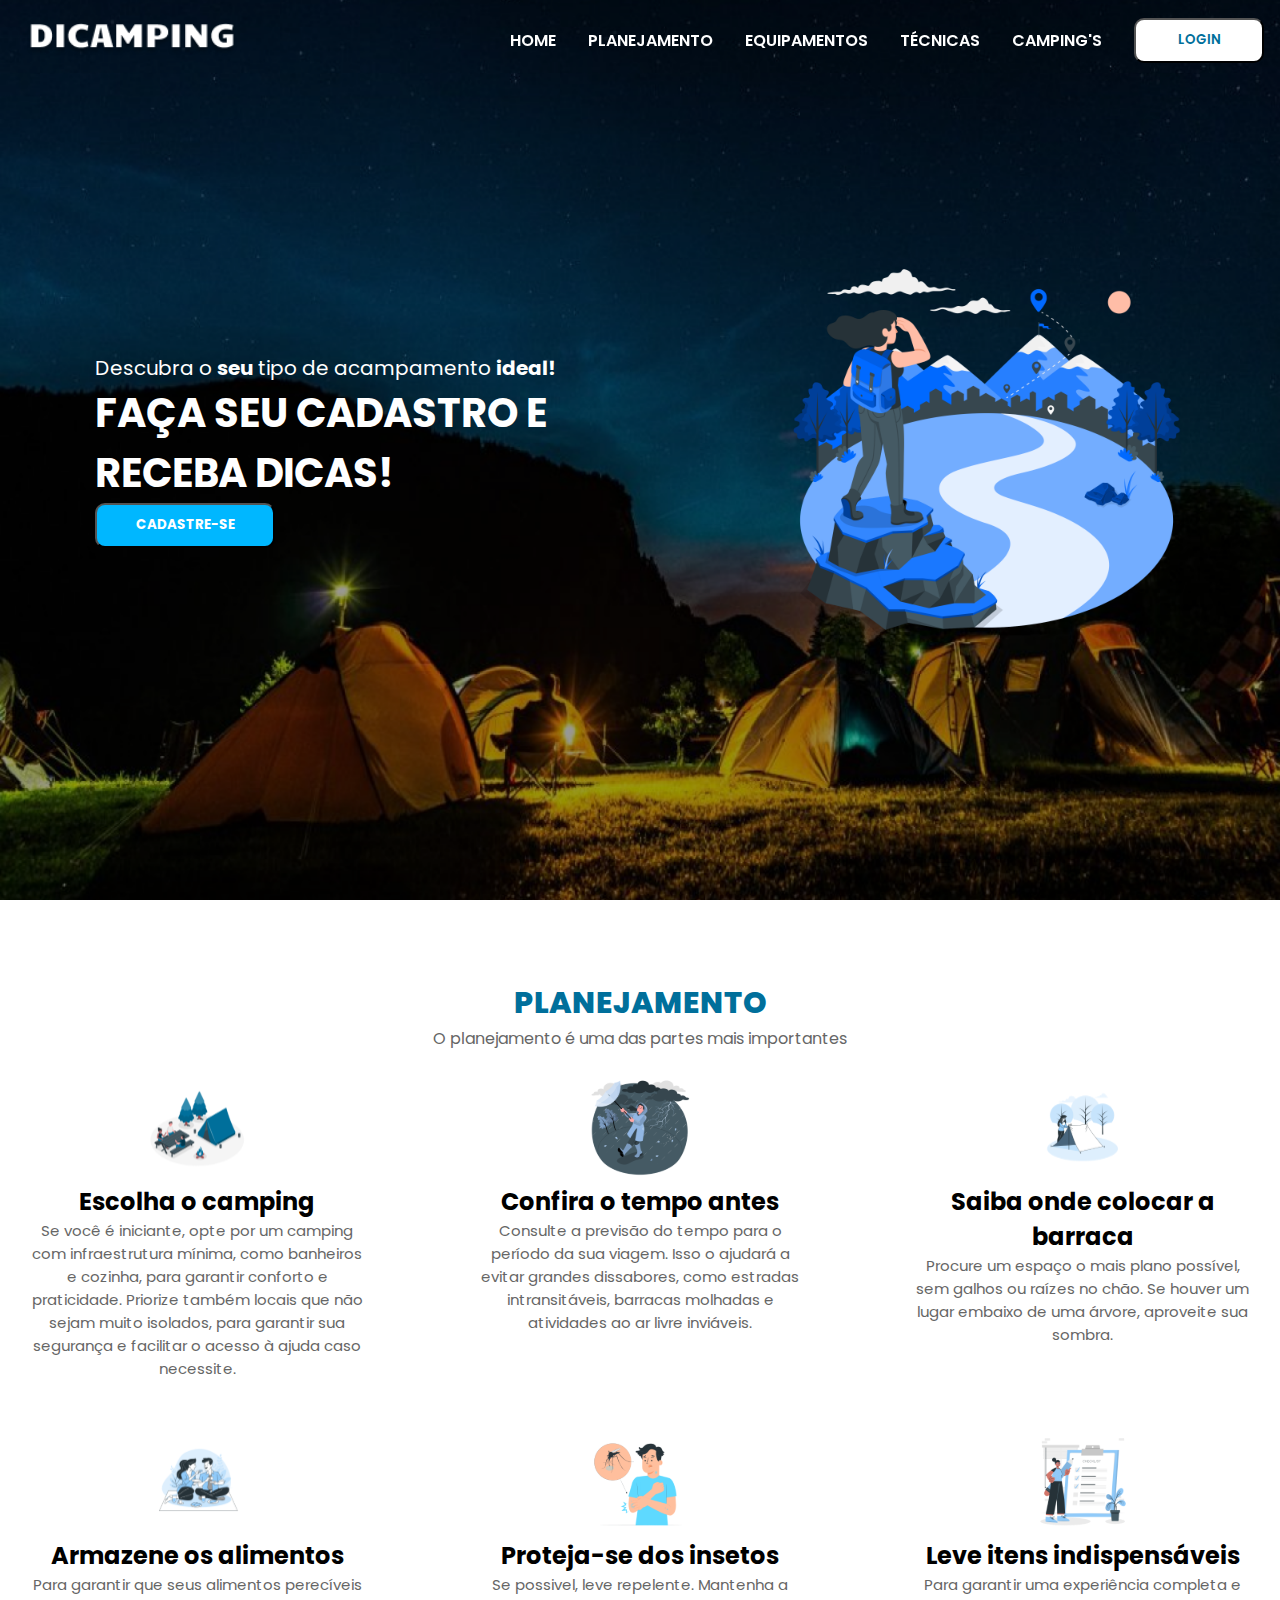
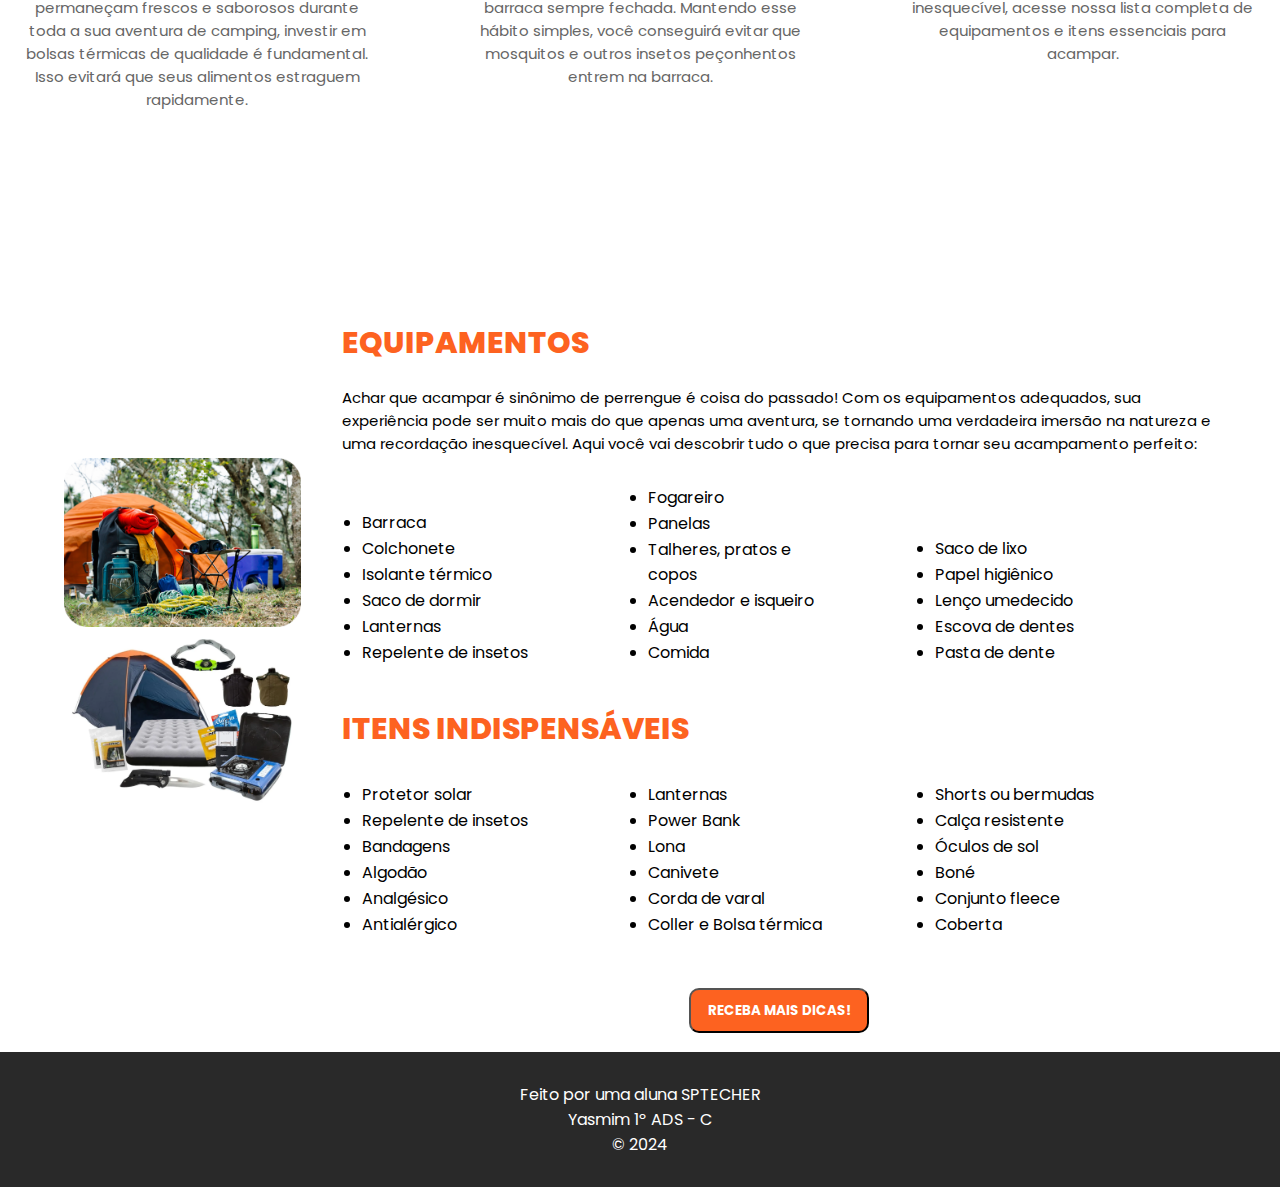
==== DiCamping - Site Institucional/index.html @ b31cb41d "Criação das primeiras partes (Home, Nav-Bar, Planejamento, Técnicas - Com estilização)" ====
<!DOCTYPE html>
<html lang="pt-br">

<head>
    <meta charset="UTF-8">
    <meta name="viewport" content="width=device-width, initial-scale=1.0">
    <title>DiCamping</title>

    <link rel="icon" href="./img/DICAMPING_LOGOPRETA.png">
    <link rel="stylesheet" href="./css/index_style.css">
    <link rel="stylesheet" href="./css/laptop.css" media="(max-width:1024px)">
    <script src="./js/menu.js"></script>
</head>
<body>
    <header id="home">
        <div id="fundo_header">
            <picture>
                <img src="./img/img_fundo.png" media="(max-width: 640px)" class="fundo">
            </picture>
        </div>
        <nav>
            <a href="#home">
                <img id="logo" src="./img/DICAMPING_LOGOBRANCA.png">
            </a>

            <ul id="navbar_lista">
                <li class="navbar-link">
                    <a href="#home" class="nav-links">HOME</a>
                </li>
                <li class="navbar-link">
                    <a href="#planejamento" class="nav-links">PLANEJAMENTO</a>
                </li>
                <li class="navbar-link">
                    <a href="#equipamentos" class="nav-links">EQUIPAMENTOS</a>
                </li>
                <li class="navbar-link">
                    <a href="#tecnicas" class="nav-links">TÉCNICAS</a>
                </li>
                <li class="navbar-link">
                    <a href="#campings" class="nav-links">CAMPING'S</a>
                </li>
                <li>
                    <a href="login.html"><button class="button-login">LOGIN</button></a>
                </li>
            </ul>       
        </nav>

        <div id="header_slogan">
            <div class="slogan">
                <p>Descubra o <b>seu</b> tipo de acampamento <b>ideal!</b></p>
                <h1>FAÇA SEU CADASTRO E RECEBA DICAS! </h1>
                <div class="botao-header">
                    <a href="cadastro.html"> <button onclick="">CADASTRE-SE</button></a>
                   </div>
            </div>
            <img src="./img/animacao.png" class="imagem-header">
        </div>
    </header>

    <main>
       
        <section id="planejamento">
            <div class="planejamento">
                <div class="conteudo-planejamento">
                    <div class="titulo-planejamento">
                        <h1>PLANEJAMENTO</h1>
                        <p>O planejamento é uma das partes mais importantes</p>
                    </div>

                    <div class="cards">
                        <div class="card">
                            <img src="img/card1.svg" alt="">
                            <h2>Escolha o camping</h2>
                            <p>Se você é iniciante, opte por um camping com infraestrutura mínima, como banheiros e cozinha, para garantir conforto e praticidade. Priorize também locais que não sejam muito isolados, para garantir sua segurança e facilitar o acesso à ajuda caso necessite.</p>
                        </div>

                        <div class="card">
                            <img src="img/card2.svg" alt="">
                            <h2>Confira o tempo antes</h2>
                            <p>Consulte a previsão do tempo para o período da sua viagem. Isso o ajudará a evitar grandes dissabores, como estradas intransitáveis, barracas molhadas e atividades ao ar livre inviáveis.</p>
                        </div>

                        <div class="card">
                            <img src="img/card3.svg" alt="">
                            <h2>Saiba onde colocar a barraca</h2>
                            <p>Procure um espaço o mais plano possível, sem galhos ou raízes no chão. Se houver um lugar embaixo de uma árvore, aproveite sua sombra.</p>
                        </div>
                    </div>

                    <div class="cards">
                        <div class="card"> 
                            <img src="img/card4.svg" alt="">
                            <h2>Armazene os alimentos</h2>
                            <p>Para garantir que seus alimentos perecíveis permaneçam frescos e saborosos durante toda a sua aventura de camping, investir em bolsas térmicas de qualidade é fundamental. Isso evitará que seus alimentos estraguem rapidamente.</p>
                        </div>

                        <div class="card">
                            <img src="img/card5.svg" alt="">
                            <h2>Proteja-se dos insetos</h2>
                            <p>Se possivel, leve repelente. Mantenha a barraca sempre fechada. Mantendo esse hábito simples, você conseguirá evitar que mosquitos e outros insetos peçonhentos entrem na barraca.</p>
                        </div>

                        <div class="card">
                            <img src="img/card6.svg" alt="">
                            <h2>Leve itens indispensáveis</h2>
                            <p>Para garantir uma experiência completa e inesquecível, acesse nossa lista completa de equipamentos e itens essenciais para acampar.</p>
                        </div>
                    </div>
                </div>
            </div>
        </section>



        <section id="equipamentos">
            <div class="container-equipamento">
                <div class="image-equipamento">
                    <img src="img/equipamento1.png">
                    <img src="img/equipamento2.png">
                </div>
                <div class="s1-equipamento">
                    <h1>EQUIPAMENTOS</h1>
                    <p> Achar que acampar é sinônimo de perrengue é coisa do passado! Com os equipamentos adequados, sua experiência pode ser muito mais do que apenas uma aventura, se tornando uma verdadeira imersão na natureza e uma recordação inesquecível.
                        Aqui você vai descobrir tudo o que precisa para tornar seu acampamento perfeito:
                    </p>

                    <div id="lista_equipamento">
                        <ul>
                            <li>Barraca</li>
                            <li>Colchonete</li>
                            <li>Isolante térmico</li>
                            <li>Saco de dormir</li>
                            <li>Lanternas</li>
                            <li>Repelente de insetos</li>
                          </ul>

                    <ul>
                        <li>Fogareiro</li>
                        <li>Panelas</li>
                        <li>Talheres, pratos e copos</li>
                        <li>Acendedor e isqueiro</li>
                        <li>Água</li>
                        <li>Comida</li>
                    </ul>

                    <ul>
                        <li>Saco de lixo</li>
                        <li>Papel higiênico</li>
                        <li>Lenço umedecido</li>
                        <li>Escova de dentes</li>
                        <li>Pasta de dente</li>
                    </ul>
               
                <h1>ITENS INDISPENSÁVEIS</h1>
                <div id="lista_equipamento">
                    <ul>
                        <li>Protetor solar</li>
                        <li>Repelente de insetos</li>
                        <li>Bandagens</li>
                        <li>Algodão</li>
                        <li>Analgésico</li>
                        <li>Antialérgico</li>
                      </ul>

                      <ul>
                        <li>Lanternas</li>
                        <li>Power Bank</li>
                        <li>Lona</li>
                        <li>Canivete</li>
                        <li>Corda de varal</li>
                        <li>Coller e Bolsa térmica</li>
                      </ul>

                      <ul>
                        <li>Shorts ou bermudas</li>
                        <li>Calça resistente</li>
                        <li>Óculos de sol</li>
                        <li>Boné</li>
                        <li>Conjunto fleece</li>
                        <li>Coberta</li>
                      </ul>
                </div>
                
                <center>
                    <div class="botao-equipamento">
                     <a href="login.html"> <button onclick="">RECEBA MAIS DICAS!</button></a>
                    </div>
                </center>     
                </div>
        </section>

        
       

    </main>

    <footer>
        <p> Feito por uma aluna SPTECHER <br>
            Yasmim 1º ADS - C <br>
            &copy; 2024
        </p>
    </footer>

</body>
</html>
---- DiCamping - Site Institucional/css/index_style.css ----
@import url('https://fonts.googleapis.com/css2?family=Poppins:ital,wght@0,100;0,200;0,300;0,400;0,500;0,600;0,700;0,800;0,900;1,100;1,200;1,300;1,400;1,500;1,600;1,700;1,800;1,900&display=swap');



/* CORPO DO HTML */ 
* {
    margin: 0;
    text-decoration: none;
    padding: 0;
    box-sizing: border-box;
    font-family: Poppins, sans-serif;
    scroll-behavior: smooth;
}


/* HEADER = CABEÇALHO */
#home {
    height: 100vh;
    position: relative;
}

#fundo_header {
    background-color: #000000;
    position: absolute;
    width: 100%;
    height: 100vh;
    z-index: -1;
}

.fundo {
    width: 100%;
    height: 100%;
}

a .logo {
    width: 100px;
    height: 100px;

}


nav {
    position: fixed;
    top: 0;
    z-index: 99999;
    height: 80px;
    width: 100%;
    display: flex;
    align-items: center;
    padding: 16px;
    left: 0;
    gap: 32px;
}


#navbar_lista {
    font-weight: 600;
    display: flex;
    justify-content: flex-end;
    list-style-type: none;
    gap: 32px;
    flex-grow: 1;
    align-items: center;
    /* transition: 0.30; */
}

#navbar_lista a {
    text-decoration: none;
    color: #ffffff;
    transition: 0.5s;
    position: relative;
    text-transform: uppercase;
}

#navbar_lista a:hover {
    color: #00b7ff;
    transition: transform .2s;
}

#navbar_lista .nav-links::before {
    content: '';
    bottom: -4px;
    position: absolute;
    background-color:  #ffffff;
    border-radius: 4px;
    width: 100%;
    transform: scaleX(0);
    transition: transform .2s;
    transform-origin: right;
    height: 2px;
}


#navbar_lista .nav-links:hover::before {
    transform: scaleX(1);
    transform-origin: left;
    background-color: #00b7ff;
}


nav.active {
    background-color: #ffffff;
    color: #00b7ff; 
}

nav.active #navbar_lista a{
    color: #000000; 
}

nav.active #navbar_lista a:hover {
    color: #006F9B; 
}

nav.active #navbar_lista .nav-links::before {
    background-color: #006F9B;
}


#logo {
    display: flex;
    height: 35px;
    margin-left: 10px;
    cursor: pointer;
    top: 0;
    object-fit: contain;
}

.button-login {
    font-weight: 600;
    width: 130px;
    height: 45px;
    border-radius: 10px;
    border: 1;
    transition: 0.3s;
    color: #006F9B;
    border-color: #000000;
    background-color: #ffffff;
}

.button-login:hover {
    background-color: #006F9B;
    color: #ffffff;
}

#header_slogan {
    width: 100%;
    height: 100%;
    display: flex;
    justify-content: space-around;
    align-items: center;
    color: #ffffff;
}

.slogan {
    width: 500px;
    font-size: 20px;
}

.imagem-header {
    width: 400px;
    animation: float 5s infinite ease-in-out alternate;
}




.botao-header button {
    width: 180px;
    height: 45px;
    border-radius: 10px; 
    transition: 0.3s;
    color: white;
    background-color: #00b7ff;
    font-weight: bold;
}

.botao-header button:hover {
    background-color: #ffffff;
    color:#00b7ff;
}

@keyframes float {
    0% {
        transform: translateY(0);
    }

    100% {
        transform: translateY(15px);
    }

}


/* PLANEJAMENTO */

.planejamento {
    display: flex;
    flex-direction: column;
    align-items: center;
    height: fit-content;
    width: 100%;
    margin: 0 auto;
    padding-top: 80px;
    background-color: #ffffff;
    padding-bottom: 80px;
}

.titulo-planejamento {
    text-align: center;
}

.titulo-planejamento h1 {
    font-size: 30px;
    color: #006F9B;
    font-weight: 800;
}

.titulo-planejamento p {
    font-size: 1em;
    color: #666;   
}

.conteudo_planejamento {
    width: 100%;
    height: 65%;
}

.cards {
    flex-direction: row;
    display: grid;
    grid-template-columns: 1fr 1fr 1fr;
    text-align: center;
    gap: 100px;
    padding: 2%;
    height: 50%;
}


.card img {
    height: 100px;
    width: 100px;
}

.card h2 {
    font-weight: 700;
    color: #000000;
}

.card p {
    color: #666;
    font-size: 15px;
}

/* EQUIPAMENTO */

.container-equipamento {
    background-color: white;
    display: flex;
    justify-content: space-between;
    flex-direction: row;
    align-items: center;
    align-content: center;
    justify-items: end;
    padding: 5%;
}

.s1-equipamento h1 {
    margin-top: 40px;
    font-size: 30px;
    color: #FD6220;
    display: flex;
    font-weight: 800;
    font-style: normal;
    margin-bottom: 20px;
}

.s1-equipamento p {
    color: #000000;
    display: flex;
    text-align: start;
    font-size: 15px;
    font-style: normal;
    margin-bottom: 20px;
}

.s1-equipamento {
    display: flex;
    justify-content: space-around;
    flex-direction: column;
}


.image-equipamento img {
    width: 85%;
    height: 50%;
    object-fit: cover;
}

#lista_equipamento ul {
    display: inline-block; /* Torna as listas elementos inline */
    width: 20%; /* Define a largura de cada lista */
    margin-right: 10%; /* Margem direita entre as listas */
    margin-top: 10px;
    margin-left: 20px;
}

/* Estilos para os itens da lista */
#lista_equipamento ul li {
    margin-bottom: 1px; /* Espaçamento entre os itens */
}

.botao-equipamento {
    width: 400px;
    height: 50px;
    padding: 50;
    padding-top: 50px;
}

.botao-equipamento button {
    width: 180px;
    height: 45px;
    border-radius: 10px; 
    font-family: Poppins;
    transition: 0.3s;
    color: white;
    background-color: #FD6220;
    font-weight: bold;
}

.botao-equipamento button:hover {
    border-color: #000000;
    border: 1;
    background-color: #ffffff;
    color:#FD6220;
}

.image-equipamento {
    width: 70%;
    display: block;
}

footer {
    background-color: #000000d6;  
    padding: 30px 20px;       
    text-align: center;       
    color: #ffffff;          
  }
---- DiCamping - Site Institucional/css/laptop.css ----
.imagem-header {
    width: 340px;
}

nav {
    justify-content: space-between;
}

#navbar_lista {
    font-weight: 600;
    display: none;
    position: absolute;
    top: 80px;
    width: 100%;
}


#fundo_header {
    width: 100%;
}

#mobile-button {
    display: flex;
}

.navbar-link {
    padding: 5px;
    text-align: right;
}

.navbar-links {
    padding: 4px;

}
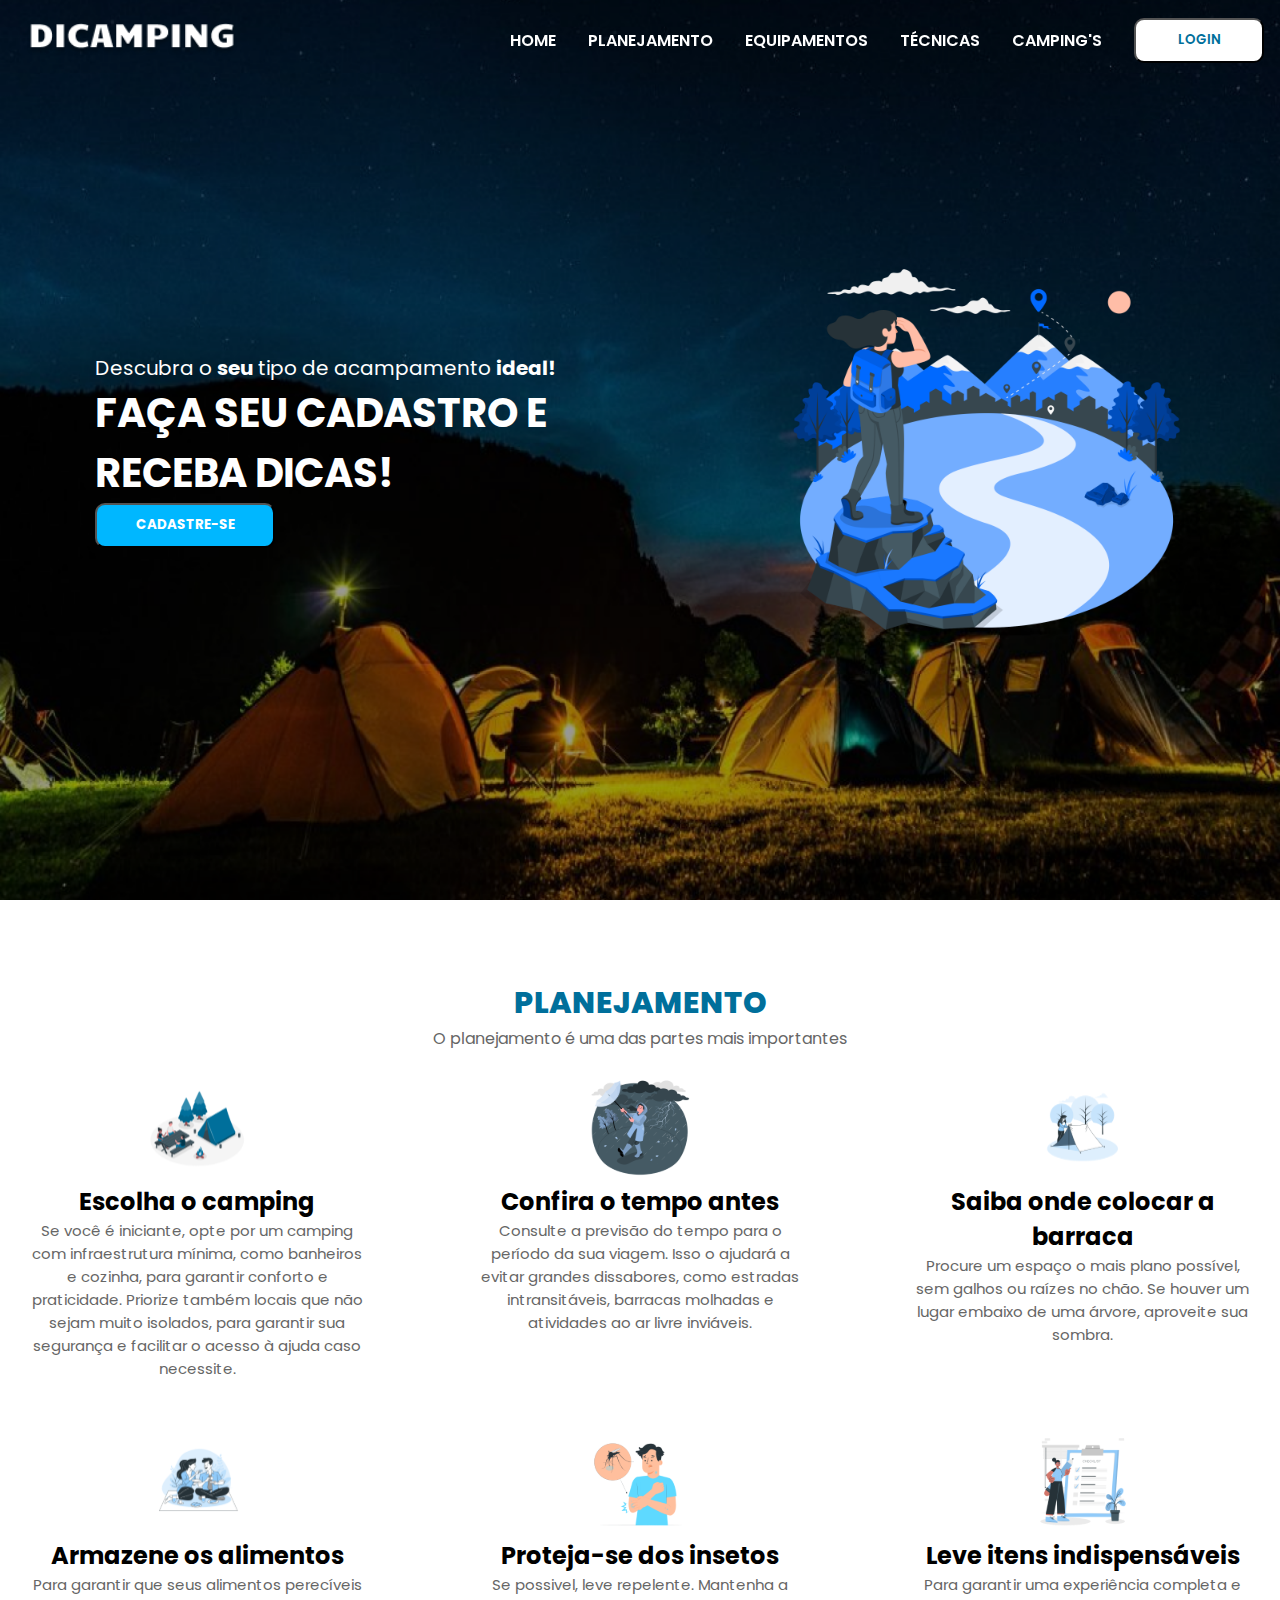
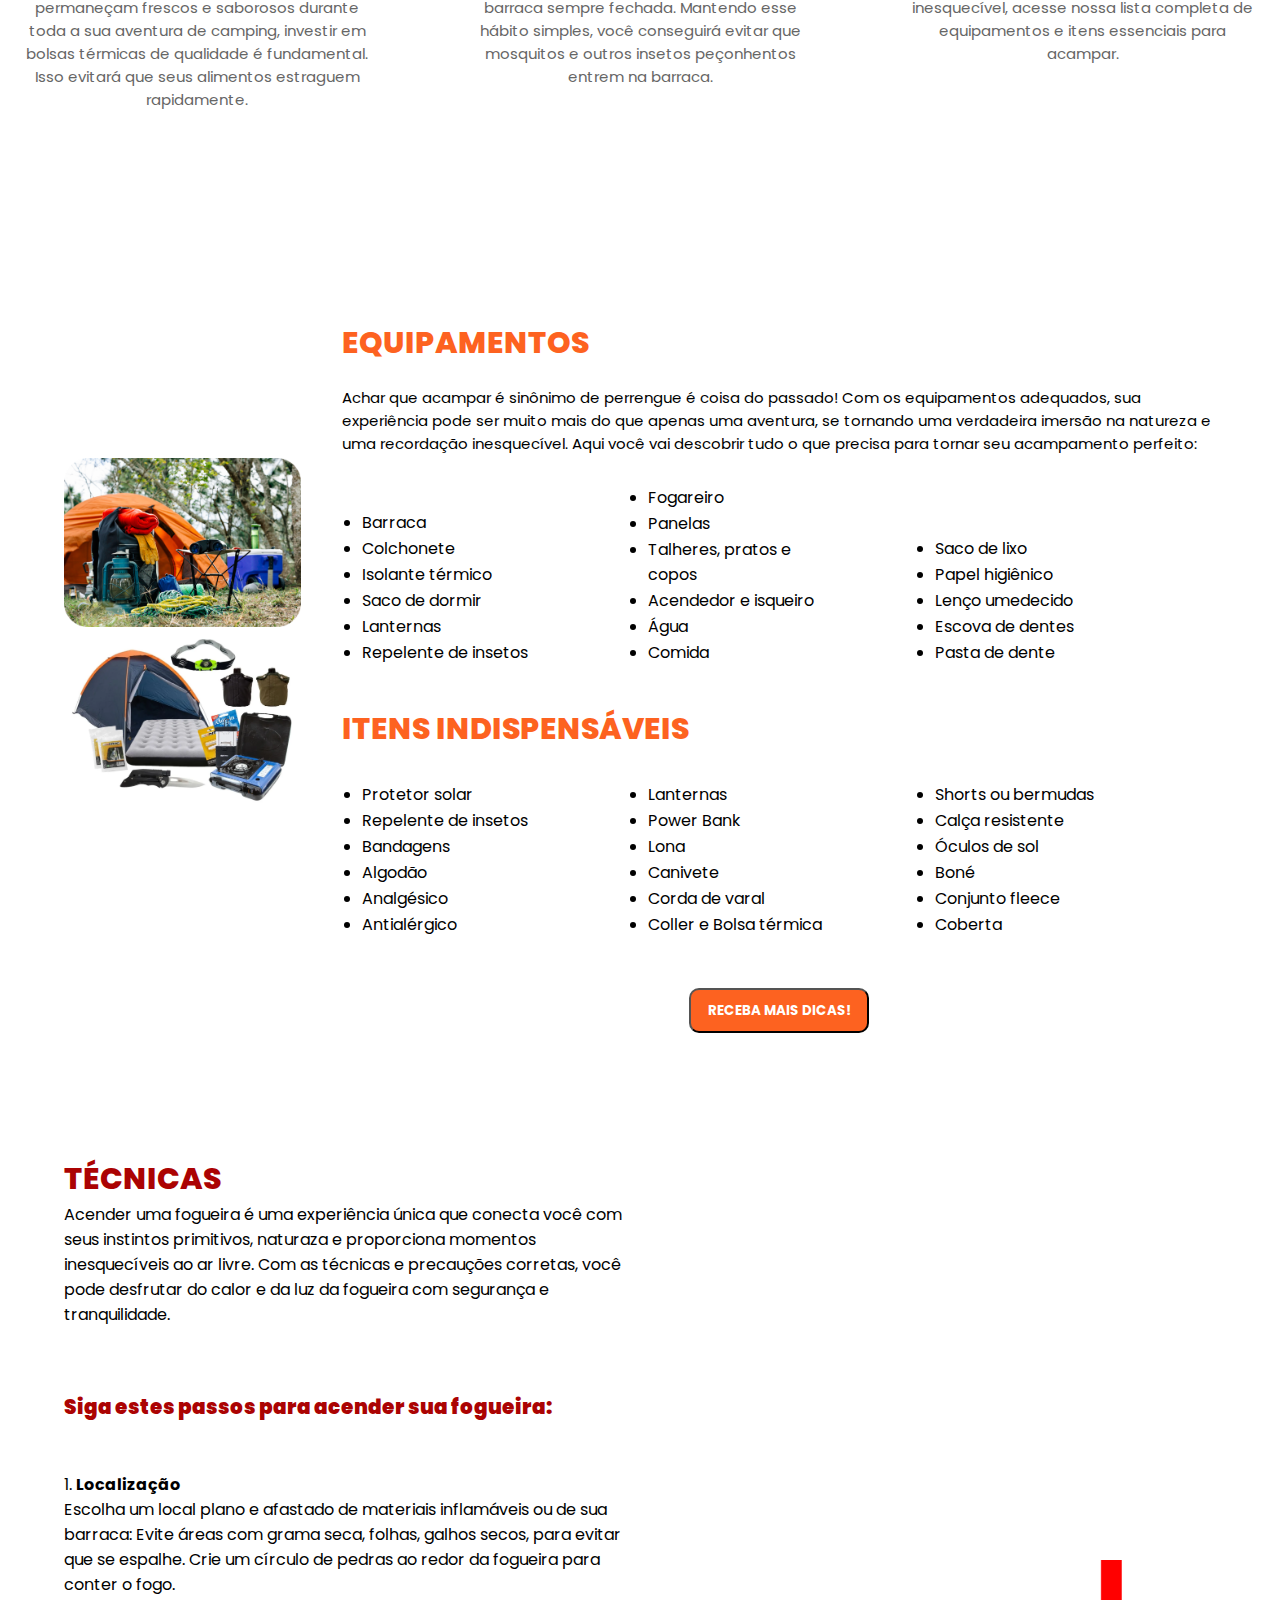
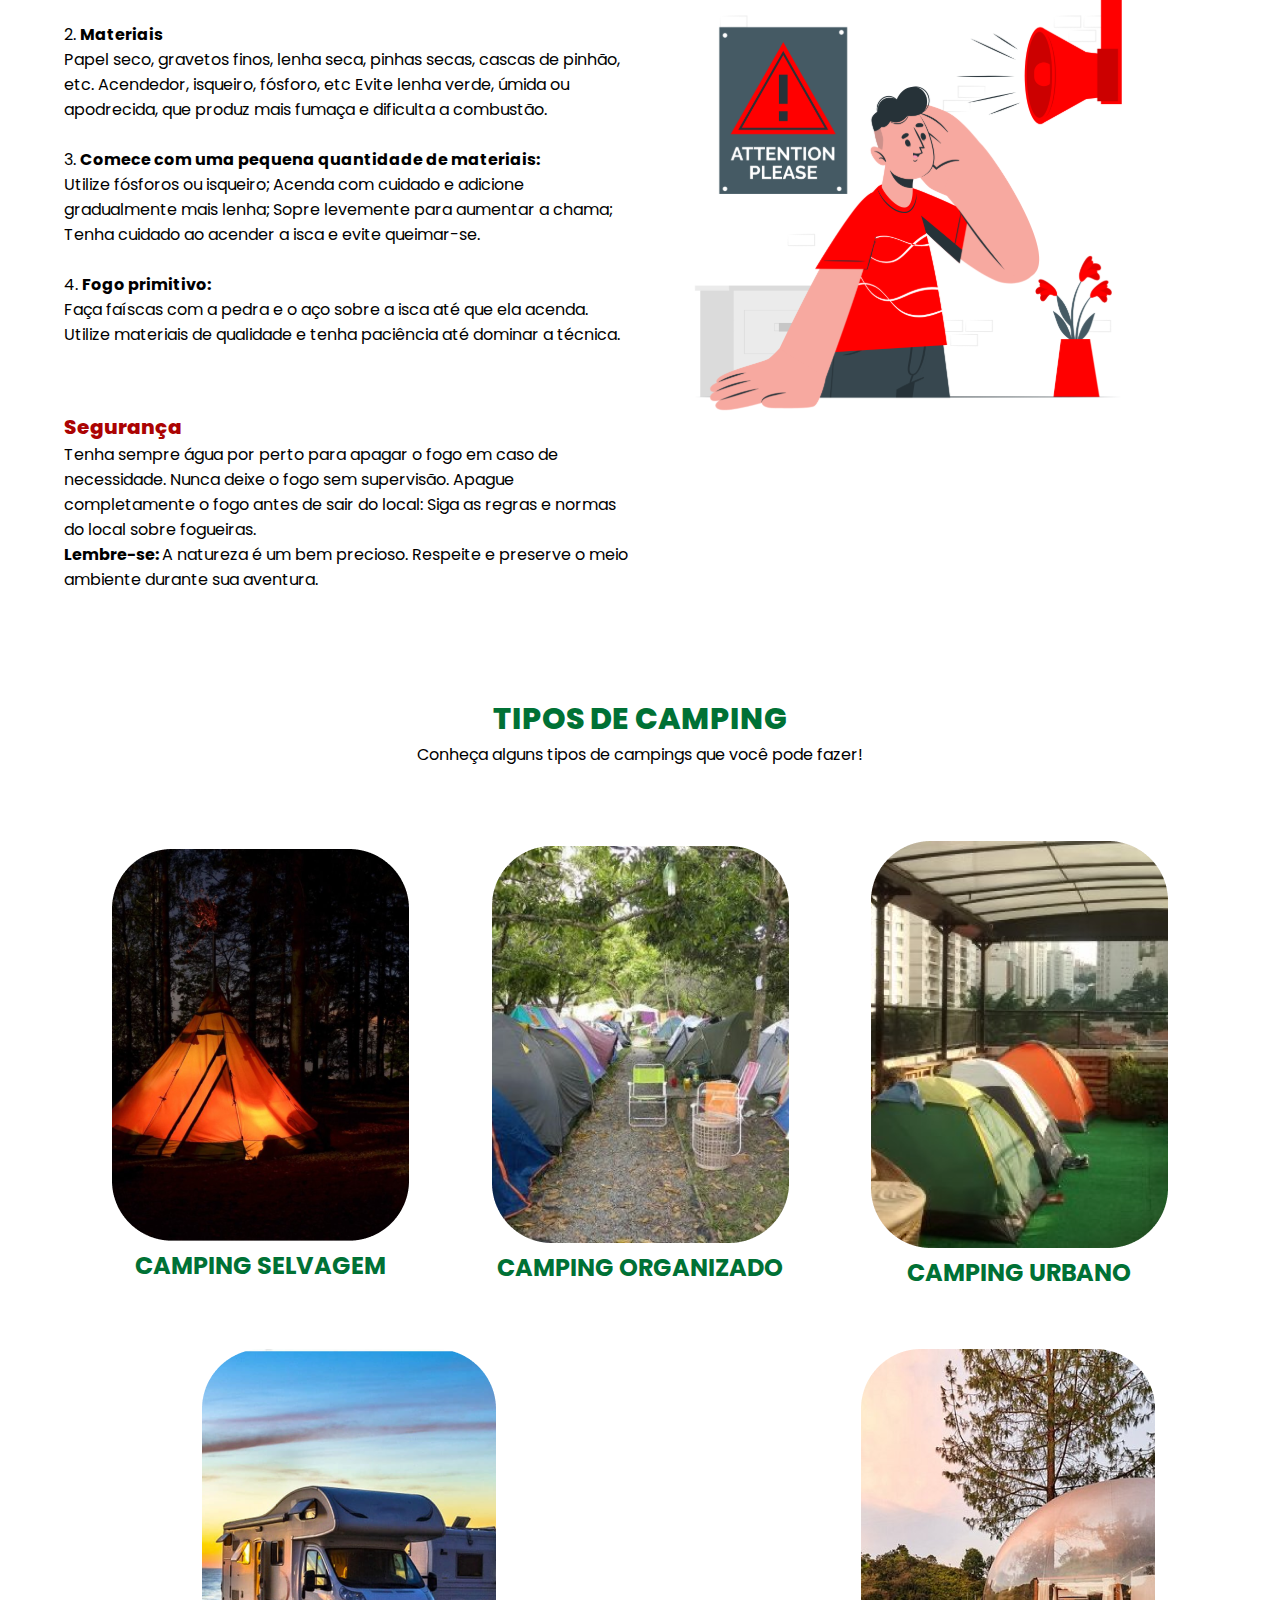
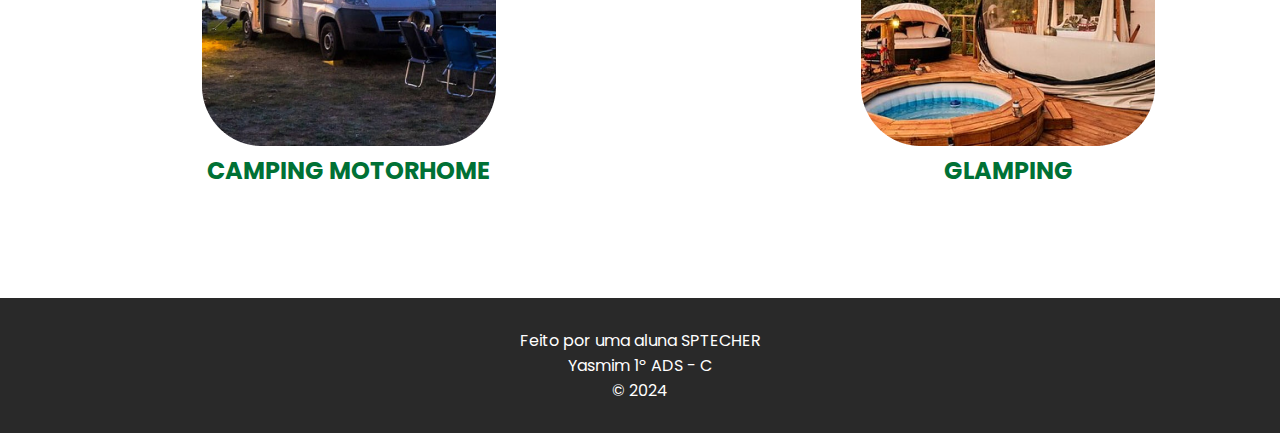
==== commit d104bb2a: "Novas partes adicionadas - Técnicas e Tipos de camping. Validações de cadastro e login simples. Padr" ====
--- a/DiCamping - Site Institucional/index.html
+++ b/DiCamping - Site Institucional/index.html
@@ -189,9 +189,114 @@
                 </div>
         </section>
 
-        
-       
-
+        <section id="tecnicas">
+            <div class="container-tecnica">
+                    <div class="texto-tecnicas">
+                       <h1>TÉCNICAS</h1> 
+                       <p> Acender uma fogueira é uma experiência única que conecta você com seus instintos primitivos, naturaza e proporciona momentos inesquecíveis ao ar livre.
+                        Com as técnicas e precauções corretas, você pode desfrutar do calor e da luz da fogueira com segurança e tranquilidade.</p>
+                        <br>
+                        <p><b><h3>Siga estes passos para acender sua fogueira: </h3> </b><br><br>
+                            1. <b> Localização</b><br>
+                            Escolha um local plano e afastado de materiais inflamáveis ou de sua barraca:
+                            Evite áreas com grama seca, folhas, galhos secos, para evitar que se espalhe.
+                            Crie um círculo de pedras ao redor da fogueira para conter o fogo.
+                            <br> <br>
+                            2. <b>Materiais</b>
+                            <br>
+                            Papel seco, gravetos finos, lenha seca, pinhas secas, cascas de pinhão, etc.
+                            Acendedor, isqueiro, fósforo, etc
+                            Evite lenha verde, úmida ou apodrecida, que produz mais fumaça e dificulta a combustão.
+                            <br><br>
+                            3. <b>Comece com uma pequena quantidade de materiais:</b>
+                            <br>
+                            Utilize fósforos ou isqueiro;
+                            Acenda  com cuidado e adicione gradualmente mais lenha;
+                            Sopre levemente para aumentar a chama; 
+                            Tenha cuidado ao acender a isca e evite queimar-se. 
+                            <br><br>
+                            4. <b>Fogo primitivo:</b>
+                            <br>
+                            Faça faíscas com a pedra e o aço sobre a isca até que ela acenda.
+                            Utilize materiais de qualidade e tenha paciência até dominar a técnica.
+                            <br><br>
+                            <h3>Segurança</h3>
+                            Tenha sempre água por perto para apagar o fogo em caso de necessidade.
+                            Nunca deixe o fogo sem supervisão.
+                            Apague completamente o fogo antes de sair do local:
+                            Siga as regras e normas do local sobre fogueiras.<br>
+                           <b> Lembre-se: </b> A natureza é um bem precioso. Respeite e preserve o meio ambiente durante sua aventura.
+                        </p>  
+                    </div>
+                    <div class="image-tecnica">
+                        <iframe width="560" height="315" src="https://www.youtube.com/embed/4efomYWFcFo?si=7vi8pVRuzRj77PBq" title="YouTube video player" frameborder="0" allow="accelerometer; autoplay; clipboard-write; encrypted-media; gyroscope; picture-in-picture; web-share" referrerpolicy="strict-origin-when-cross-origin" allowfullscreen></iframe>
+                         <img src="img/atencao.svg"> 
+                    </div>
+            </div>
+        </section>
+        <section id="campings">
+            <div class="texto-camping"> 
+                <h1>TIPOS DE CAMPING</h1>
+                <p>Conheça alguns tipos de campings que você pode fazer!</p>
+            </div>
+            <div class="container-camping">
+                <div class="image-campings">
+                    <div class="descricao-camping">
+                        <p>
+                            O camping selvagem é ideal para campistas experientes que buscam imersão total na natureza intocada. Sem infraestrutura ou serviços, essa opção exige planejamento, autossuficiência e responsabilidade ambiental.
+
+                        </p>
+                    </div>
+                    <img src="img/camping1.png">
+                    <h2><center> CAMPING SELVAGEM</center></h2>
+                </div>
+
+                <div class="image-campings">
+                    <div class="descricao-camping">
+                        <p>
+                            O camping organizado oferece infraestrutura completa, atividades de recreação e segurança para famílias com crianças, iniciantes e campistas que preferem comodidade.
+                        </p>
+                    </div>
+                    <img src="img/camping2.png">
+                    <h2><center> CAMPING ORGANIZADO </center></h2>
+                </div>
+                <div class="image-campings">
+                    <div class="descricao-camping">
+                        <p>
+                            O camping urbano é ideal para quem busca uma experiência de camping diferente com fácil acesso à cidade. É uma ótima opção para famílias com crianças e pessoas que preferem comodidade.
+                        </p>
+                    </div>
+                    <img src="img/camping3.png">
+                    <h2><center> CAMPING URBANO </center></h2>
+                </div>
+            </div>
+
+            <div class="container-camping2">
+                <div class="image-campings">
+                    <div class="descricao-camping">
+                        <p>
+                            O camping de motorhome oferece a liberdade de viajar sem roteiro fixo e explorar diferentes paisagens. É ideal para amantes da aventura que buscam conforto e praticidade.
+                        </p>
+                    </div>
+                    <img src="img/camping4.png">
+                    <h2><center> CAMPING MOTORHOME </center></h2>
+                </div>
+                <div class="image-campings">
+                    <div class="descricao-camping">
+                        <p>
+                            O camping de motorhome oferece a liberdade de viajar sem roteiro fixo e explorar diferentes paisagens. É ideal para amantes da aventura que buscam conforto e praticidade.                 
+                        </p>
+                    </div>
+                    <img src="img/camping5.png">
+                    <h2><center> GLAMPING </center></h2>
+                </div>
+                </div>
+
+            </div>
+
+        </section>
+
+        <br><br><br><br>
     </main>
 
     <footer>
--- a/DiCamping - Site Institucional/css/index_style.css
+++ b/DiCamping - Site Institucional/css/index_style.css
@@ -163,7 +163,6 @@
 
 
 
-
 .botao-header button {
     width: 180px;
     height: 45px;
@@ -297,16 +296,15 @@
 }
 
 #lista_equipamento ul {
-    display: inline-block; /* Torna as listas elementos inline */
-    width: 20%; /* Define a largura de cada lista */
-    margin-right: 10%; /* Margem direita entre as listas */
+    display: inline-block;
+    width: 20%; 
+    margin-right: 10%; 
     margin-top: 10px;
     margin-left: 20px;
 }
 
-/* Estilos para os itens da lista */
 #lista_equipamento ul li {
-    margin-bottom: 1px; /* Espaçamento entre os itens */
+    margin-bottom: 1px; 
 }
 
 .botao-equipamento {
@@ -339,6 +337,144 @@
     display: block;
 }
 
+
+
+/* TÉCNICAS */
+.container-tecnica {
+    background-color: white;
+    display: flex;
+    justify-content: space-between;
+    flex-direction: row;
+    align-items: center;
+    align-content: center;
+    justify-items: end;
+    padding: 5%;
+    gap: 20px;
+}
+
+
+.texto-tecnicas h1 {
+    margin-top: 40px;
+    font-size: 30px;
+    color:#ab0303;
+    display: flex;
+    font-weight: 800;
+    font-style: normal;
+}
+.texto-tecnicas h3 {
+    margin-top: 40px;
+    font-size: 20px;
+    color:#ab0303;
+    ;
+    display: flex;
+    font-weight: 800;
+    font-style: normal;
+}
+
+.image-tecnica img {
+    width: 90%;
+    height: 40%;
+    object-fit: cover;
+}
+
+
+
+/* TIPOS DE CAMPINGS */ 
+.texto-camping h1 {
+    justify-content: center;
+    margin-top: 40px;
+    font-size: 30px;
+    color: #007135;
+    display: flex;
+    font-weight: 800;
+    font-style: normal;   
+}
+.texto-camping p {
+    justify-content: center;
+    display: flex;
+    font-weight: 400;
+}
+
+.container-camping {
+    background-color: white;
+    display: flex;
+    justify-content: space-between;
+    flex-direction: row;
+    align-items: center;
+    align-content: center;
+    justify-items: end;
+    color: #007135;
+    padding-left: 8%;
+    padding-top: 5%;
+    padding-right: 8%;
+}
+
+
+.image-campings img {
+    width: 100%;
+    height: 100%;
+    object-fit: cover;
+} 
+
+
+
+.container-camping2 {
+    background-color: white;
+    display: flex;
+    justify-content: center;
+    flex-direction: row;
+    align-items: center;
+    align-content: center;
+    justify-items: end;
+    color: #007135;
+    gap: 30%;
+    padding-left: 8%;
+    padding-top: 3%;
+    padding-right: 2%;
+}
+
+.image-campings img {
+    width: 100%;
+    height: 100%;
+    object-fit: cover;
+    
+} 
+
+.image-campings {
+    position: relative; 
+    display: inline-block; 
+    margin: 10px;
+  }
+  
+  .descricao-camping {
+    position: absolute; 
+    top: 50%; 
+    left: 50%; 
+    transform: translate(-50%, -50%); 
+    color: white; 
+    text-align: center; 
+    opacity: 0; 
+    transition: opacity 0.5s ease-in-out; 
+  }
+  
+  .image-campings:hover .descricao-camping {
+    opacity: 1; 
+  }
+  image-campings:hover img {
+    opacity: 2; 
+  }
+  
+  
+  .descricao-camping p {
+    width: 200px;
+    font-size: 14px;
+    line-height: 1.5; 
+    opacity: 0.8;
+  }
+
+
+
+
 footer {
     background-color: #000000d6;  
     padding: 30px 20px;       
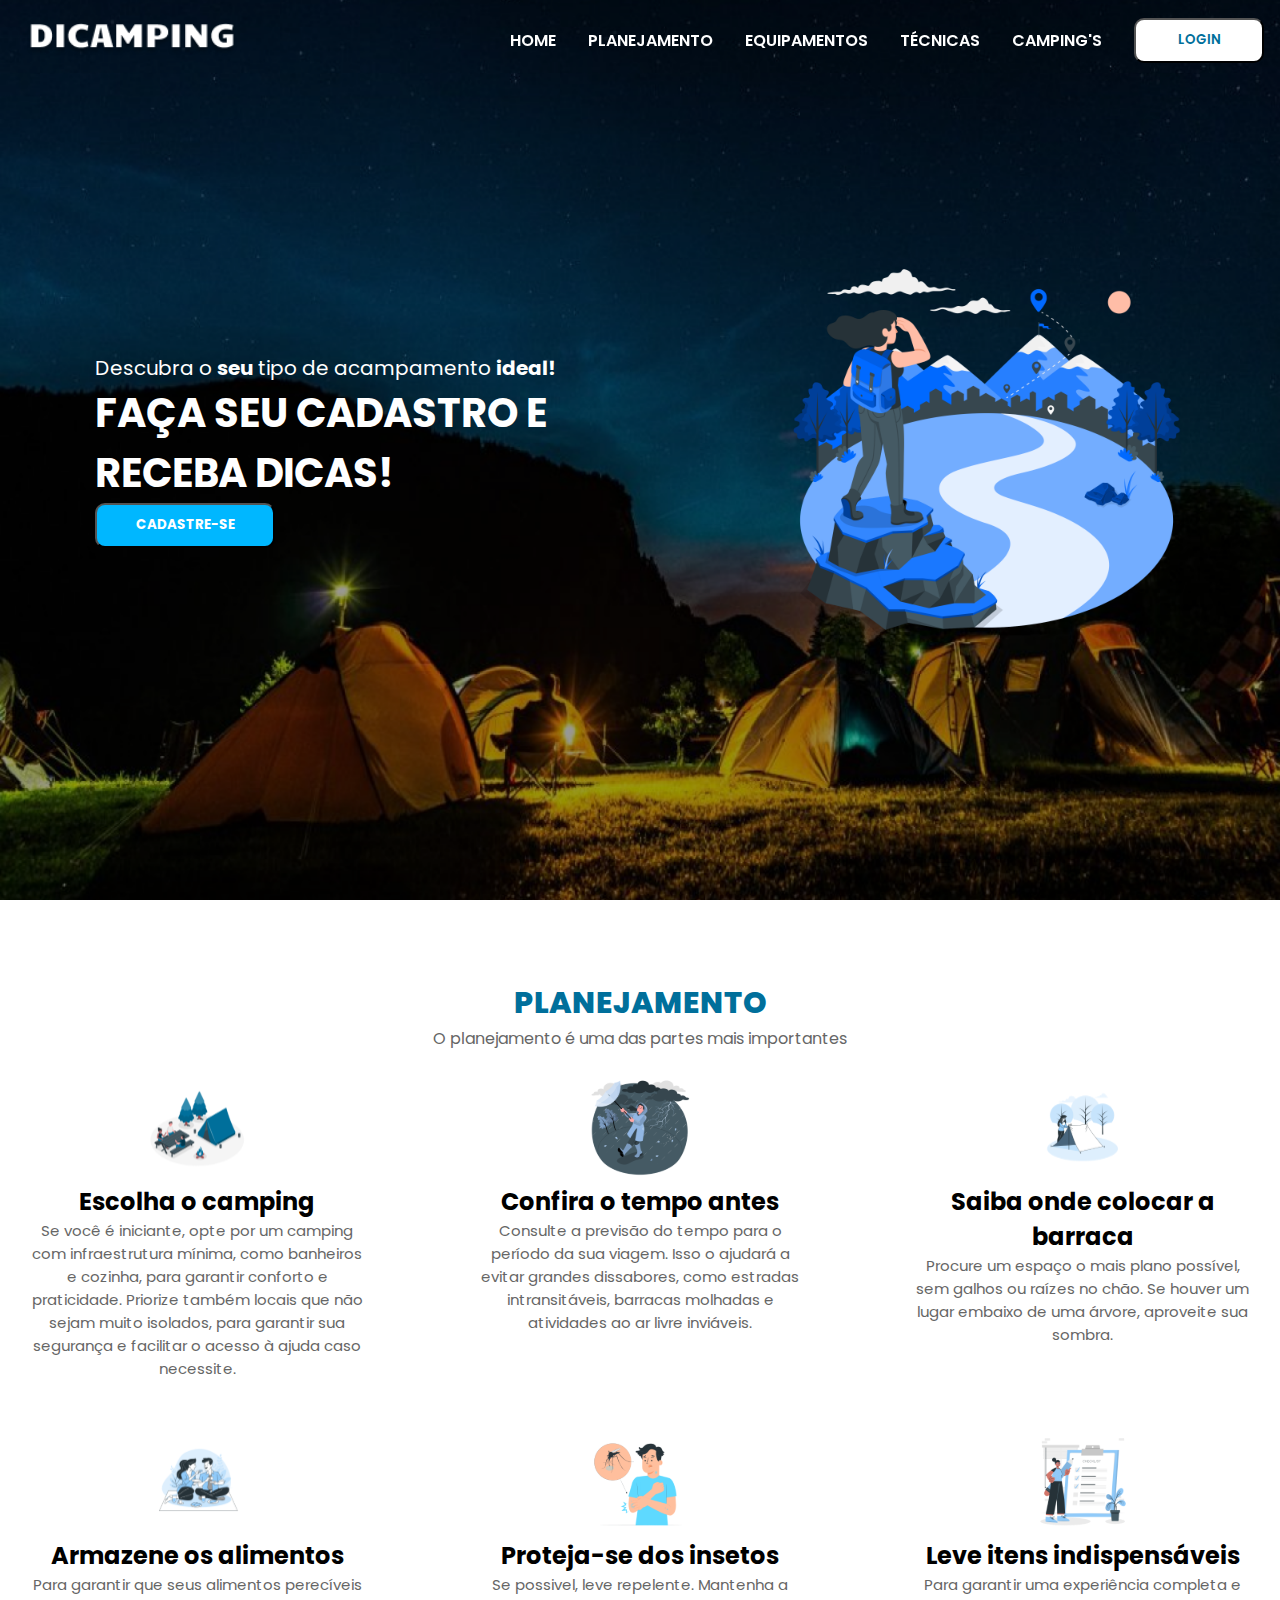
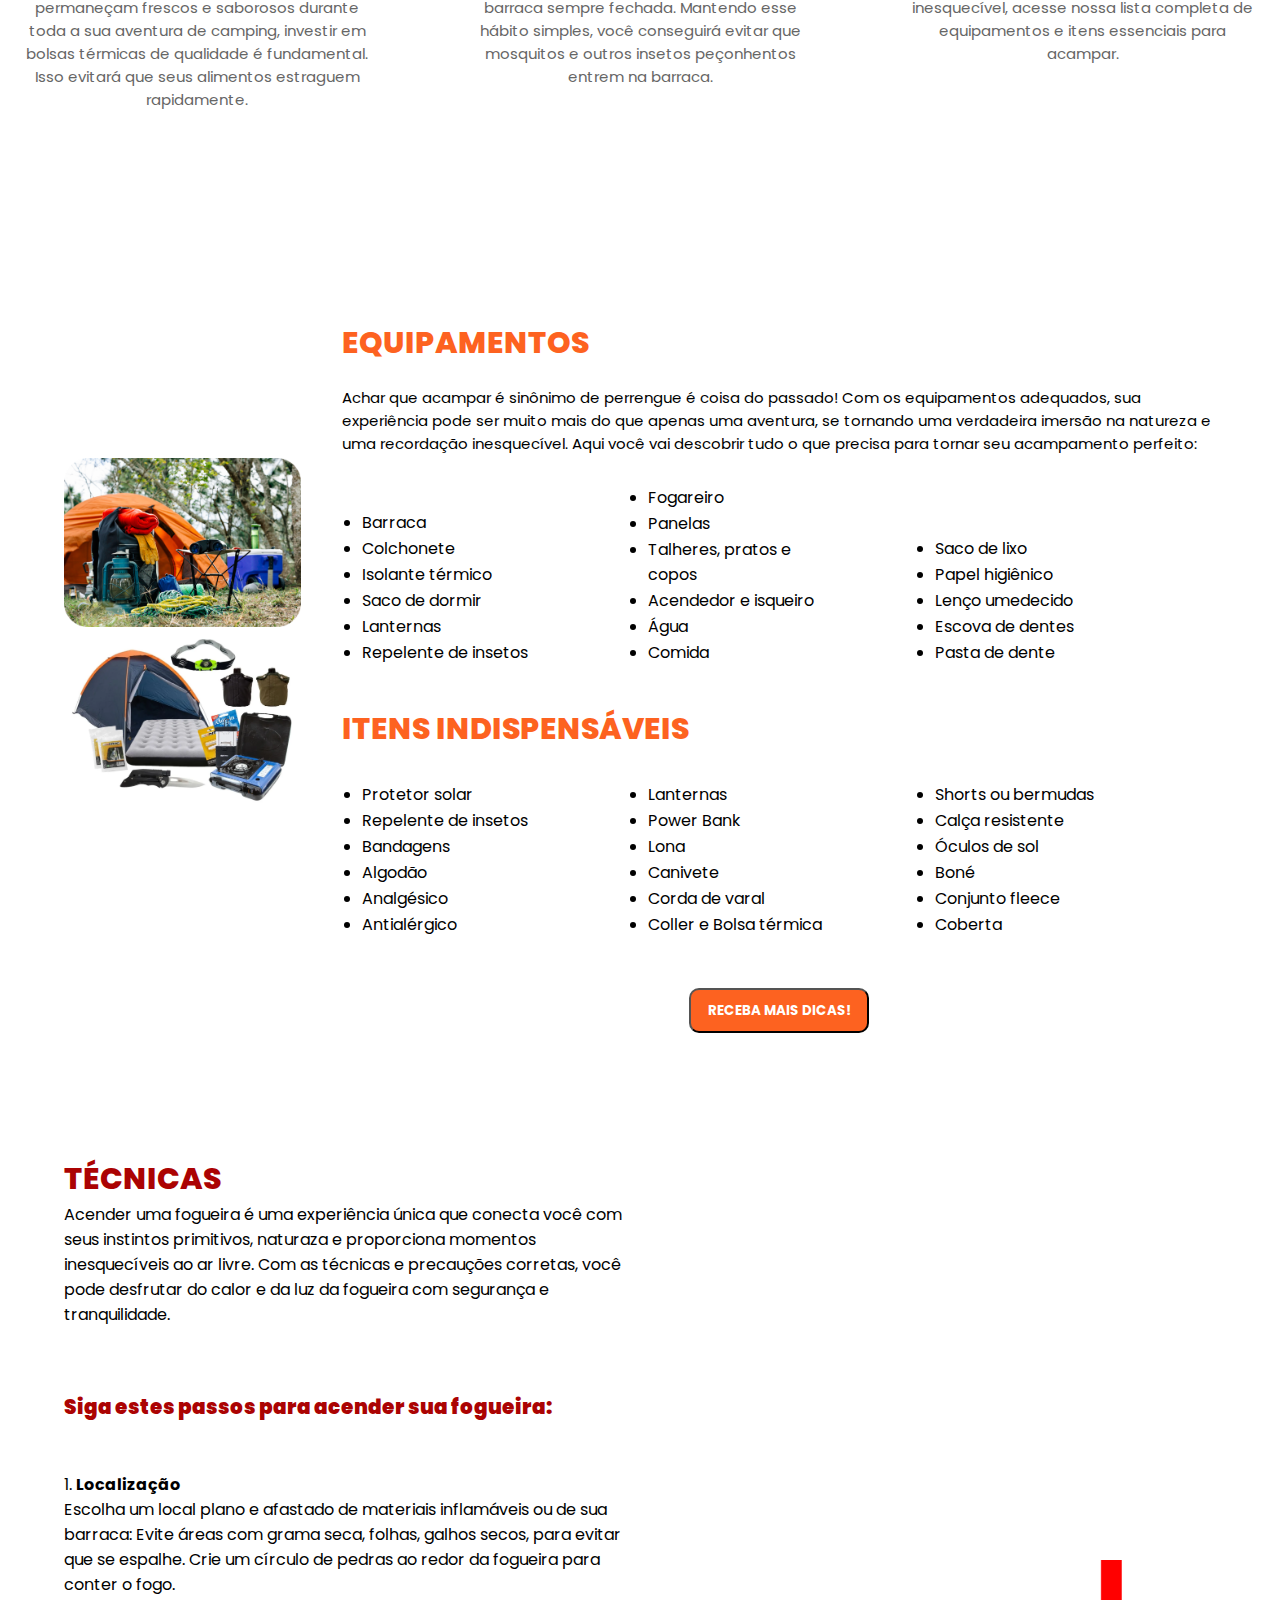
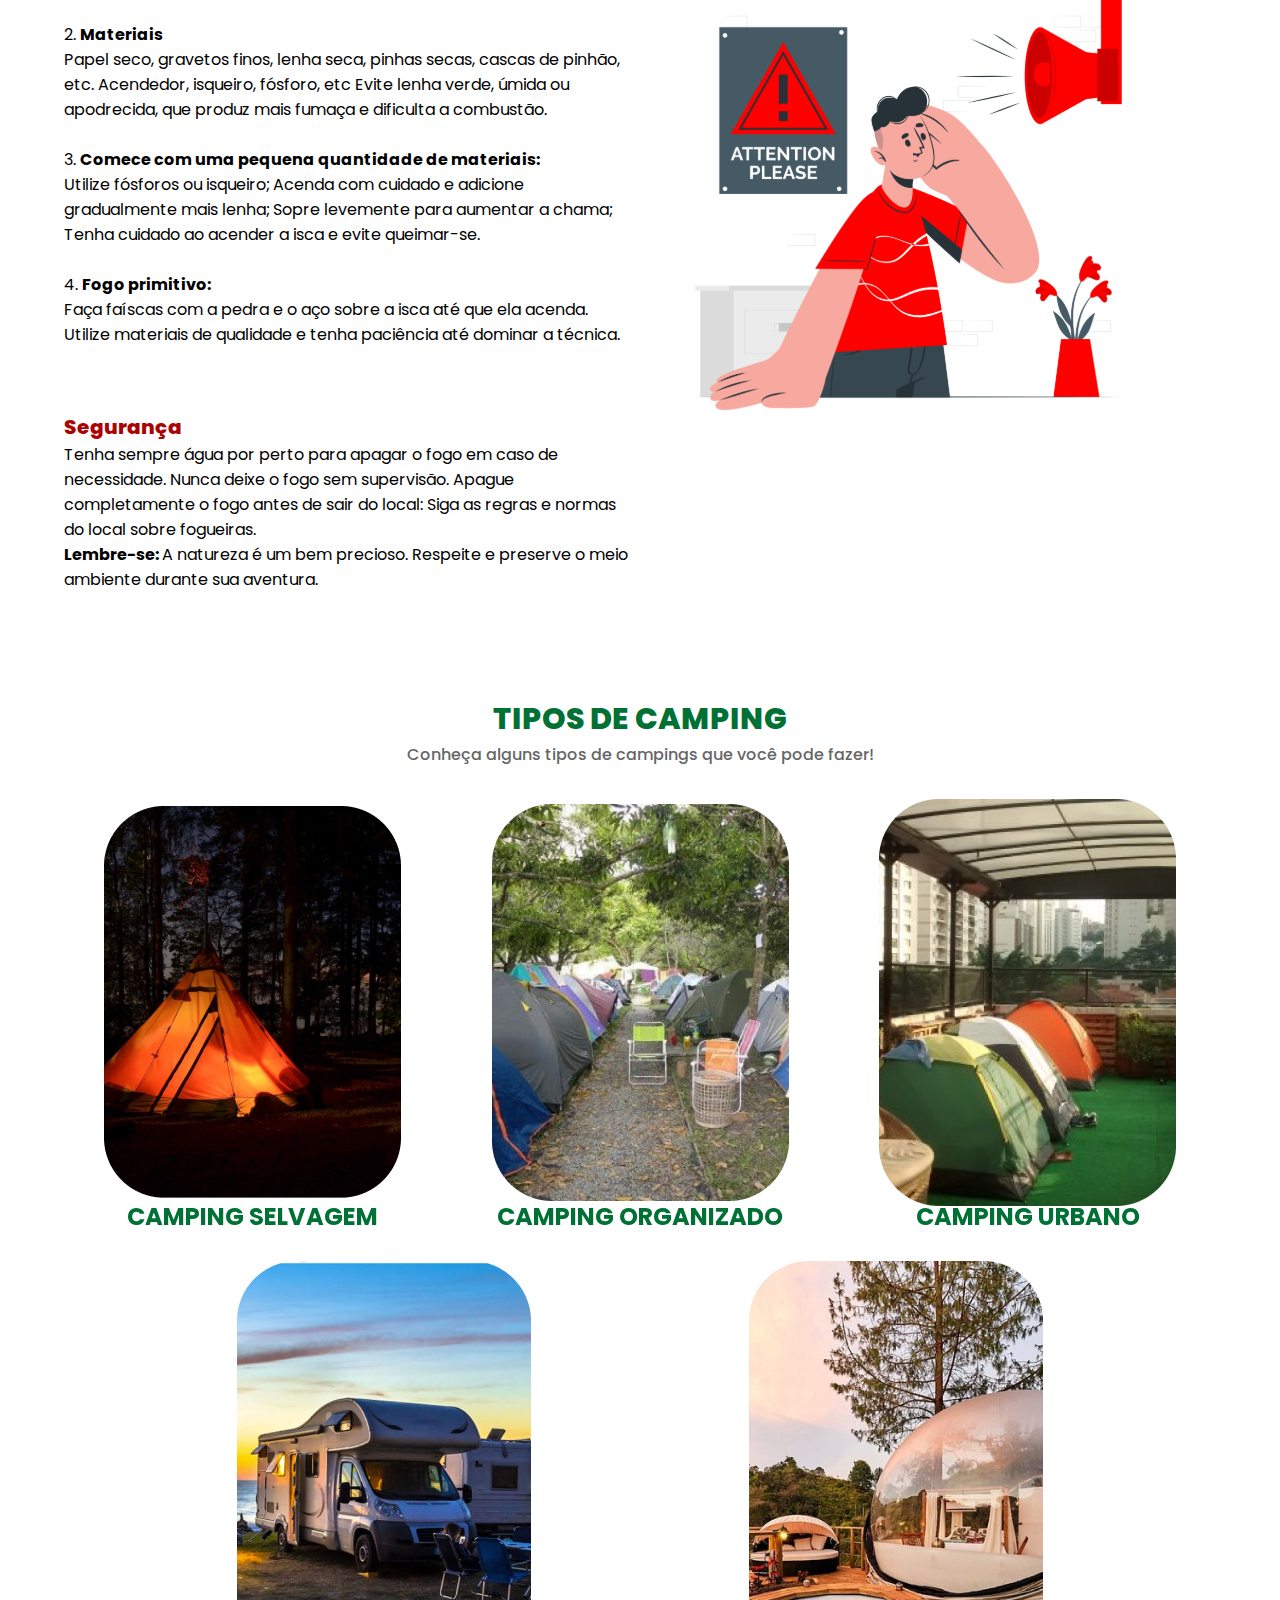
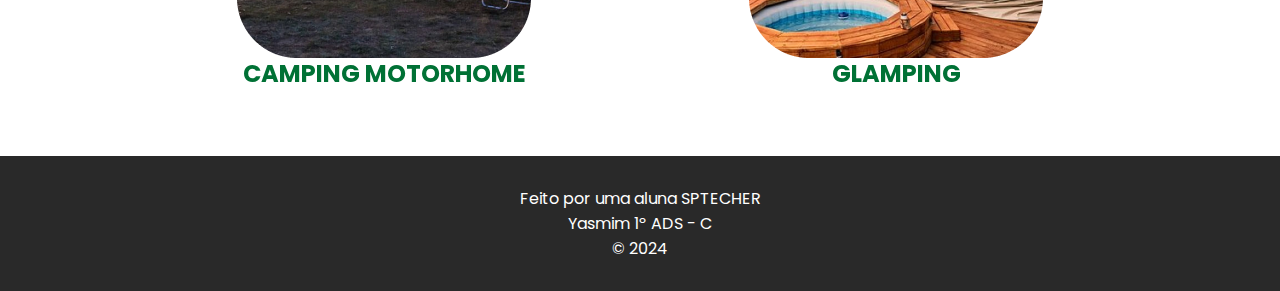
==== commit ee32527e: "Adicionado o hover nos cards de tipo de camping, hover giratório" ====
--- a/DiCamping - Site Institucional/index.html
+++ b/DiCamping - Site Institucional/index.html
@@ -11,6 +11,7 @@
     <link rel="stylesheet" href="./css/laptop.css" media="(max-width:1024px)">
     <script src="./js/menu.js"></script>
 </head>
+
 <body>
     <header id="home">
         <div id="fundo_header">
@@ -42,7 +43,7 @@
                 <li>
                     <a href="login.html"><button class="button-login">LOGIN</button></a>
                 </li>
-            </ul>       
+            </ul>
         </nav>
 
         <div id="header_slogan">
@@ -51,14 +52,14 @@
                 <h1>FAÇA SEU CADASTRO E RECEBA DICAS! </h1>
                 <div class="botao-header">
                     <a href="cadastro.html"> <button onclick="">CADASTRE-SE</button></a>
-                   </div>
+                </div>
             </div>
             <img src="./img/animacao.png" class="imagem-header">
         </div>
     </header>
 
     <main>
-       
+
         <section id="planejamento">
             <div class="planejamento">
                 <div class="conteudo-planejamento">
@@ -71,39 +72,50 @@
                         <div class="card">
                             <img src="img/card1.svg" alt="">
                             <h2>Escolha o camping</h2>
-                            <p>Se você é iniciante, opte por um camping com infraestrutura mínima, como banheiros e cozinha, para garantir conforto e praticidade. Priorize também locais que não sejam muito isolados, para garantir sua segurança e facilitar o acesso à ajuda caso necessite.</p>
+                            <p>Se você é iniciante, opte por um camping com infraestrutura mínima, como banheiros e
+                                cozinha, para garantir conforto e praticidade. Priorize também locais que não sejam
+                                muito isolados, para garantir sua segurança e facilitar o acesso à ajuda caso necessite.
+                            </p>
                         </div>
 
                         <div class="card">
                             <img src="img/card2.svg" alt="">
                             <h2>Confira o tempo antes</h2>
-                            <p>Consulte a previsão do tempo para o período da sua viagem. Isso o ajudará a evitar grandes dissabores, como estradas intransitáveis, barracas molhadas e atividades ao ar livre inviáveis.</p>
+                            <p>Consulte a previsão do tempo para o período da sua viagem. Isso o ajudará a evitar
+                                grandes dissabores, como estradas intransitáveis, barracas molhadas e atividades ao ar
+                                livre inviáveis.</p>
                         </div>
 
                         <div class="card">
                             <img src="img/card3.svg" alt="">
                             <h2>Saiba onde colocar a barraca</h2>
-                            <p>Procure um espaço o mais plano possível, sem galhos ou raízes no chão. Se houver um lugar embaixo de uma árvore, aproveite sua sombra.</p>
+                            <p>Procure um espaço o mais plano possível, sem galhos ou raízes no chão. Se houver um lugar
+                                embaixo de uma árvore, aproveite sua sombra.</p>
                         </div>
                     </div>
 
                     <div class="cards">
-                        <div class="card"> 
+                        <div class="card">
                             <img src="img/card4.svg" alt="">
                             <h2>Armazene os alimentos</h2>
-                            <p>Para garantir que seus alimentos perecíveis permaneçam frescos e saborosos durante toda a sua aventura de camping, investir em bolsas térmicas de qualidade é fundamental. Isso evitará que seus alimentos estraguem rapidamente.</p>
+                            <p>Para garantir que seus alimentos perecíveis permaneçam frescos e saborosos durante toda a
+                                sua aventura de camping, investir em bolsas térmicas de qualidade é fundamental. Isso
+                                evitará que seus alimentos estraguem rapidamente.</p>
                         </div>
 
                         <div class="card">
                             <img src="img/card5.svg" alt="">
                             <h2>Proteja-se dos insetos</h2>
-                            <p>Se possivel, leve repelente. Mantenha a barraca sempre fechada. Mantendo esse hábito simples, você conseguirá evitar que mosquitos e outros insetos peçonhentos entrem na barraca.</p>
+                            <p>Se possivel, leve repelente. Mantenha a barraca sempre fechada. Mantendo esse hábito
+                                simples, você conseguirá evitar que mosquitos e outros insetos peçonhentos entrem na
+                                barraca.</p>
                         </div>
 
                         <div class="card">
                             <img src="img/card6.svg" alt="">
                             <h2>Leve itens indispensáveis</h2>
-                            <p>Para garantir uma experiência completa e inesquecível, acesse nossa lista completa de equipamentos e itens essenciais para acampar.</p>
+                            <p>Para garantir uma experiência completa e inesquecível, acesse nossa lista completa de
+                                equipamentos e itens essenciais para acampar.</p>
                         </div>
                     </div>
                 </div>
@@ -120,7 +132,9 @@
                 </div>
                 <div class="s1-equipamento">
                     <h1>EQUIPAMENTOS</h1>
-                    <p> Achar que acampar é sinônimo de perrengue é coisa do passado! Com os equipamentos adequados, sua experiência pode ser muito mais do que apenas uma aventura, se tornando uma verdadeira imersão na natureza e uma recordação inesquecível.
+                    <p> Achar que acampar é sinônimo de perrengue é coisa do passado! Com os equipamentos adequados, sua
+                        experiência pode ser muito mais do que apenas uma aventura, se tornando uma verdadeira imersão
+                        na natureza e uma recordação inesquecível.
                         Aqui você vai descobrir tudo o que precisa para tornar seu acampamento perfeito:
                     </p>
 
@@ -132,173 +146,231 @@
                             <li>Saco de dormir</li>
                             <li>Lanternas</li>
                             <li>Repelente de insetos</li>
-                          </ul>
-
-                    <ul>
-                        <li>Fogareiro</li>
-                        <li>Panelas</li>
-                        <li>Talheres, pratos e copos</li>
-                        <li>Acendedor e isqueiro</li>
-                        <li>Água</li>
-                        <li>Comida</li>
-                    </ul>
-
-                    <ul>
-                        <li>Saco de lixo</li>
-                        <li>Papel higiênico</li>
-                        <li>Lenço umedecido</li>
-                        <li>Escova de dentes</li>
-                        <li>Pasta de dente</li>
-                    </ul>
-               
-                <h1>ITENS INDISPENSÁVEIS</h1>
-                <div id="lista_equipamento">
-                    <ul>
-                        <li>Protetor solar</li>
-                        <li>Repelente de insetos</li>
-                        <li>Bandagens</li>
-                        <li>Algodão</li>
-                        <li>Analgésico</li>
-                        <li>Antialérgico</li>
-                      </ul>
-
-                      <ul>
-                        <li>Lanternas</li>
-                        <li>Power Bank</li>
-                        <li>Lona</li>
-                        <li>Canivete</li>
-                        <li>Corda de varal</li>
-                        <li>Coller e Bolsa térmica</li>
-                      </ul>
-
-                      <ul>
-                        <li>Shorts ou bermudas</li>
-                        <li>Calça resistente</li>
-                        <li>Óculos de sol</li>
-                        <li>Boné</li>
-                        <li>Conjunto fleece</li>
-                        <li>Coberta</li>
-                      </ul>
-                </div>
-                
-                <center>
-                    <div class="botao-equipamento">
-                     <a href="login.html"> <button onclick="">RECEBA MAIS DICAS!</button></a>
-                    </div>
-                </center>     
-                </div>
+                        </ul>
+
+                        <ul>
+                            <li>Fogareiro</li>
+                            <li>Panelas</li>
+                            <li>Talheres, pratos e copos</li>
+                            <li>Acendedor e isqueiro</li>
+                            <li>Água</li>
+                            <li>Comida</li>
+                        </ul>
+
+                        <ul>
+                            <li>Saco de lixo</li>
+                            <li>Papel higiênico</li>
+                            <li>Lenço umedecido</li>
+                            <li>Escova de dentes</li>
+                            <li>Pasta de dente</li>
+                        </ul>
+
+                        <h1>ITENS INDISPENSÁVEIS</h1>
+                        <div id="lista_equipamento">
+                            <ul>
+                                <li>Protetor solar</li>
+                                <li>Repelente de insetos</li>
+                                <li>Bandagens</li>
+                                <li>Algodão</li>
+                                <li>Analgésico</li>
+                                <li>Antialérgico</li>
+                            </ul>
+
+                            <ul>
+                                <li>Lanternas</li>
+                                <li>Power Bank</li>
+                                <li>Lona</li>
+                                <li>Canivete</li>
+                                <li>Corda de varal</li>
+                                <li>Coller e Bolsa térmica</li>
+                            </ul>
+
+                            <ul>
+                                <li>Shorts ou bermudas</li>
+                                <li>Calça resistente</li>
+                                <li>Óculos de sol</li>
+                                <li>Boné</li>
+                                <li>Conjunto fleece</li>
+                                <li>Coberta</li>
+                            </ul>
+                        </div>
+
+                        <center>
+                            <div class="botao-equipamento">
+                                <a href="login.html"> <button onclick="">RECEBA MAIS DICAS!</button></a>
+                            </div>
+                        </center>
+                    </div>
         </section>
 
         <section id="tecnicas">
             <div class="container-tecnica">
-                    <div class="texto-tecnicas">
-                       <h1>TÉCNICAS</h1> 
-                       <p> Acender uma fogueira é uma experiência única que conecta você com seus instintos primitivos, naturaza e proporciona momentos inesquecíveis ao ar livre.
-                        Com as técnicas e precauções corretas, você pode desfrutar do calor e da luz da fogueira com segurança e tranquilidade.</p>
+                <div class="texto-tecnicas">
+                    <h1>TÉCNICAS</h1>
+                    <p> Acender uma fogueira é uma experiência única que conecta você com seus instintos primitivos,
+                        naturaza e proporciona momentos inesquecíveis ao ar livre.
+                        Com as técnicas e precauções corretas, você pode desfrutar do calor e da luz da fogueira com
+                        segurança e tranquilidade.</p>
+                    <br>
+                    <p><b>
+                            <h3>Siga estes passos para acender sua fogueira: </h3>
+                        </b><br><br>
+                        1. <b> Localização</b><br>
+                        Escolha um local plano e afastado de materiais inflamáveis ou de sua barraca:
+                        Evite áreas com grama seca, folhas, galhos secos, para evitar que se espalhe.
+                        Crie um círculo de pedras ao redor da fogueira para conter o fogo.
+                        <br> <br>
+                        2. <b>Materiais</b>
                         <br>
-                        <p><b><h3>Siga estes passos para acender sua fogueira: </h3> </b><br><br>
-                            1. <b> Localização</b><br>
-                            Escolha um local plano e afastado de materiais inflamáveis ou de sua barraca:
-                            Evite áreas com grama seca, folhas, galhos secos, para evitar que se espalhe.
-                            Crie um círculo de pedras ao redor da fogueira para conter o fogo.
-                            <br> <br>
-                            2. <b>Materiais</b>
-                            <br>
-                            Papel seco, gravetos finos, lenha seca, pinhas secas, cascas de pinhão, etc.
-                            Acendedor, isqueiro, fósforo, etc
-                            Evite lenha verde, úmida ou apodrecida, que produz mais fumaça e dificulta a combustão.
-                            <br><br>
-                            3. <b>Comece com uma pequena quantidade de materiais:</b>
-                            <br>
-                            Utilize fósforos ou isqueiro;
-                            Acenda  com cuidado e adicione gradualmente mais lenha;
-                            Sopre levemente para aumentar a chama; 
-                            Tenha cuidado ao acender a isca e evite queimar-se. 
-                            <br><br>
-                            4. <b>Fogo primitivo:</b>
-                            <br>
-                            Faça faíscas com a pedra e o aço sobre a isca até que ela acenda.
-                            Utilize materiais de qualidade e tenha paciência até dominar a técnica.
-                            <br><br>
-                            <h3>Segurança</h3>
-                            Tenha sempre água por perto para apagar o fogo em caso de necessidade.
-                            Nunca deixe o fogo sem supervisão.
-                            Apague completamente o fogo antes de sair do local:
-                            Siga as regras e normas do local sobre fogueiras.<br>
-                           <b> Lembre-se: </b> A natureza é um bem precioso. Respeite e preserve o meio ambiente durante sua aventura.
-                        </p>  
-                    </div>
-                    <div class="image-tecnica">
-                        <iframe width="560" height="315" src="https://www.youtube.com/embed/4efomYWFcFo?si=7vi8pVRuzRj77PBq" title="YouTube video player" frameborder="0" allow="accelerometer; autoplay; clipboard-write; encrypted-media; gyroscope; picture-in-picture; web-share" referrerpolicy="strict-origin-when-cross-origin" allowfullscreen></iframe>
-                         <img src="img/atencao.svg"> 
-                    </div>
+                        Papel seco, gravetos finos, lenha seca, pinhas secas, cascas de pinhão, etc.
+                        Acendedor, isqueiro, fósforo, etc
+                        Evite lenha verde, úmida ou apodrecida, que produz mais fumaça e dificulta a combustão.
+                        <br><br>
+                        3. <b>Comece com uma pequena quantidade de materiais:</b>
+                        <br>
+                        Utilize fósforos ou isqueiro;
+                        Acenda com cuidado e adicione gradualmente mais lenha;
+                        Sopre levemente para aumentar a chama;
+                        Tenha cuidado ao acender a isca e evite queimar-se.
+                        <br><br>
+                        4. <b>Fogo primitivo:</b>
+                        <br>
+                        Faça faíscas com a pedra e o aço sobre a isca até que ela acenda.
+                        Utilize materiais de qualidade e tenha paciência até dominar a técnica.
+                        <br><br>
+                    <h3>Segurança</h3>
+                    Tenha sempre água por perto para apagar o fogo em caso de necessidade.
+                    Nunca deixe o fogo sem supervisão.
+                    Apague completamente o fogo antes de sair do local:
+                    Siga as regras e normas do local sobre fogueiras.<br>
+                    <b> Lembre-se: </b> A natureza é um bem precioso. Respeite e preserve o meio ambiente durante sua
+                    aventura.
+                    </p>
+                </div>
+                <div class="image-tecnica">
+                    <iframe width="560" height="315" src="https://www.youtube.com/embed/4efomYWFcFo?si=7vi8pVRuzRj77PBq"
+                        title="YouTube video player" frameborder="0"
+                        allow="accelerometer; autoplay; clipboard-write; encrypted-media; gyroscope; picture-in-picture; web-share"
+                        referrerpolicy="strict-origin-when-cross-origin" allowfullscreen></iframe>
+                    <img src="img/atencao.svg">
+                </div>
             </div>
         </section>
         <section id="campings">
-            <div class="texto-camping"> 
+            <div class="texto-camping">
                 <h1>TIPOS DE CAMPING</h1>
                 <p>Conheça alguns tipos de campings que você pode fazer!</p>
             </div>
             <div class="container-camping">
-                <div class="image-campings">
-                    <div class="descricao-camping">
-                        <p>
-                            O camping selvagem é ideal para campistas experientes que buscam imersão total na natureza intocada. Sem infraestrutura ou serviços, essa opção exige planejamento, autossuficiência e responsabilidade ambiental.
-
-                        </p>
-                    </div>
-                    <img src="img/camping1.png">
-                    <h2><center> CAMPING SELVAGEM</center></h2>
-                </div>
-
-                <div class="image-campings">
-                    <div class="descricao-camping">
-                        <p>
-                            O camping organizado oferece infraestrutura completa, atividades de recreação e segurança para famílias com crianças, iniciantes e campistas que preferem comodidade.
-                        </p>
-                    </div>
-                    <img src="img/camping2.png">
-                    <h2><center> CAMPING ORGANIZADO </center></h2>
-                </div>
-                <div class="image-campings">
-                    <div class="descricao-camping">
-                        <p>
-                            O camping urbano é ideal para quem busca uma experiência de camping diferente com fácil acesso à cidade. É uma ótima opção para famílias com crianças e pessoas que preferem comodidade.
-                        </p>
-                    </div>
-                    <img src="img/camping3.png">
-                    <h2><center> CAMPING URBANO </center></h2>
-                </div>
+                <div class="card-camping">
+                    <div class="card-inner">
+                        <div class="card-front">
+                            <img src="img/camping1.png">
+                        </div>
+                        <div class="card-back">
+                            <p>
+                                <center>
+                                    O camping selvagem é ideal para campistas experientes que buscam imersão total na
+                                    natureza intocada. Sem infraestrutura ou serviços, essa opção exige planejamento,
+                                    autossuficiência e responsabilidade ambiental.
+                                </center>
+                            </p>
+                        </div>
+                    </div>
+                    <h2>
+                        <center> CAMPING SELVAGEM </center>
+                    </h2>
+                </div>
+
+
+
+                <div class="card-camping">
+                    <div class="card-inner">
+                        <div class="card-front">
+                            <img src="img/camping2.png">
+                        </div>
+                        <div class="card-back">
+                            <p>
+                                <center>
+                                    O camping organizado oferece infraestrutura completa, atividades de recreação e
+                                    segurança para famílias com crianças, iniciantes e campistas que preferem
+                                    comodidade.
+                                </center>
+                            </p>
+                        </div>
+                    </div>
+                    <h2>
+                        <center> CAMPING ORGANIZADO </center>
+                    </h2>
+                </div>
+
+
+                <div class="card-camping">
+                    <div class="card-inner">
+                        <div class="card-front">
+                            <img src="img/camping3.png">
+                        </div>
+                        <div class="card-back">
+                            <p>
+                                <center>
+                                    O camping urbano é ideal para quem busca uma experiência de camping diferente com
+                                    fácil acesso à cidade. É uma ótima opção para famílias com crianças e pessoas que
+                                    preferem comodidade.
+                                </center>
+                            </p>
+                        </div>
+                    </div>
+                    <h2>
+                        <center> CAMPING URBANO </center>
+                    </h2>
+                </div>
+
             </div>
 
             <div class="container-camping2">
-                <div class="image-campings">
-                    <div class="descricao-camping">
-                        <p>
-                            O camping de motorhome oferece a liberdade de viajar sem roteiro fixo e explorar diferentes paisagens. É ideal para amantes da aventura que buscam conforto e praticidade.
-                        </p>
-                    </div>
-                    <img src="img/camping4.png">
-                    <h2><center> CAMPING MOTORHOME </center></h2>
-                </div>
-                <div class="image-campings">
-                    <div class="descricao-camping">
-                        <p>
-                            O camping de motorhome oferece a liberdade de viajar sem roteiro fixo e explorar diferentes paisagens. É ideal para amantes da aventura que buscam conforto e praticidade.                 
-                        </p>
-                    </div>
-                    <img src="img/camping5.png">
-                    <h2><center> GLAMPING </center></h2>
-                </div>
-                </div>
-
-            </div>
-
+                <div class="card-camping">
+                    <div class="card-inner">
+                        <div class="card-front">
+                            <img src="img/camping4.png">
+                        </div>
+                        <div class="card-back">
+                            <p>
+                                <center>
+                                    O camping de motorhome oferece a liberdade de viajar sem roteiro fixo e explorar
+                                    diferentes paisagens. É ideal para amantes da aventura que buscam conforto e
+                                    praticidade.
+                                </center>
+                            </p>
+                        </div>
+                    </div>
+                    <h2>
+                        <center> CAMPING MOTORHOME </center>
+                    </h2>
+                </div>
+
+                    <div class="card-camping">
+                        <div class="card-inner">
+                            <div class="card-front">
+                                <img src="img/camping5.png">
+                            </div>
+                            <div class="card-back">
+                                <p>
+                                    <center>
+                                        O camping glamping, que vem da junção de "glamour" e "camping", oferece uma experiência única de contato com a natureza, combinando o conforto e requinte de um hotel com a rusticidade de um acampamento.
+                                    </center>
+                                </p>
+                            </div>
+                        </div>
+                        <h2>
+                            <center> GLAMPING </center>
+                        </h2>
+                    </div>
+                </div>
         </section>
 
         <br><br><br><br>
+
     </main>
-
     <footer>
         <p> Feito por uma aluna SPTECHER <br>
             Yasmim 1º ADS - C <br>
@@ -307,4 +379,5 @@
     </footer>
 
 </body>
+
 </html>--- a/DiCamping - Site Institucional/css/index_style.css
+++ b/DiCamping - Site Institucional/css/index_style.css
@@ -61,7 +61,6 @@
     gap: 32px;
     flex-grow: 1;
     align-items: center;
-    /* transition: 0.30; */
 }
 
 #navbar_lista a {
@@ -392,7 +391,8 @@
 .texto-camping p {
     justify-content: center;
     display: flex;
-    font-weight: 400;
+    font-weight: 500;
+    color: #666;
 }
 
 .container-camping {
@@ -405,74 +405,75 @@
     justify-items: end;
     color: #007135;
     padding-left: 8%;
-    padding-top: 5%;
+    padding-top: 3%;
     padding-right: 8%;
 }
-
-
-.image-campings img {
-    width: 100%;
-    height: 100%;
-    object-fit: cover;
-} 
-
-
 
 .container-camping2 {
     background-color: white;
     display: flex;
-    justify-content: center;
+    justify-content: space-around;
     flex-direction: row;
     align-items: center;
     align-content: center;
     justify-items: end;
     color: #007135;
-    gap: 30%;
-    padding-left: 8%;
-    padding-top: 3%;
-    padding-right: 2%;
-}
-
-.image-campings img {
+    padding-left: 10%;
+    padding-top: 5%;
+    padding-right: 10%;
+}
+
+
+/* TIPOS DE CAMPING */ 
+
+.card-camping {
+    width: 300px;
+    height: 393px;
+    perspective: 1000px;
+  }
+  
+  .card-inner {
     width: 100%;
     height: 100%;
-    object-fit: cover;
-    
-} 
-
-.image-campings {
-    position: relative; 
-    display: inline-block; 
-    margin: 10px;
-  }
-  
-  .descricao-camping {
-    position: absolute; 
-    top: 50%; 
-    left: 50%; 
-    transform: translate(-50%, -50%); 
-    color: white; 
-    text-align: center; 
-    opacity: 0; 
-    transition: opacity 0.5s ease-in-out; 
-  }
-  
-  .image-campings:hover .descricao-camping {
-    opacity: 1; 
-  }
-  image-campings:hover img {
-    opacity: 2; 
-  }
-  
-  
-  .descricao-camping p {
-    width: 200px;
-    font-size: 14px;
-    line-height: 1.5; 
-    opacity: 0.8;
-  }
-
-
+    position: relative;
+    transform-style: preserve-3d;
+    transition: transform 0.999s;
+  }
+  
+  .card-camping:hover .card-inner {
+    transform: rotateY(180deg);
+  }
+  
+  .card-front,
+  .card-back {
+    position: absolute;
+    width: 100%;
+    height: 100%;
+    backface-visibility: hidden;
+  }
+  
+  .card-front {
+    color: #fff;
+    display: flex;
+    align-items: center;
+    border-radius: 60px;
+    justify-content: center;
+    transform: rotateY(0deg);
+  }
+  
+  .card-back {
+    background-color: #000000;
+    color: #ffffff;
+    display: flex;
+    align-items: center;
+    border: 10px solid #000000;
+    border-radius: 60px;
+    justify-content: center;
+    font-size: 20px;
+    transform: rotateY(180deg);
+    justify-content: center;
+  }
+  
 
 
 footer {
